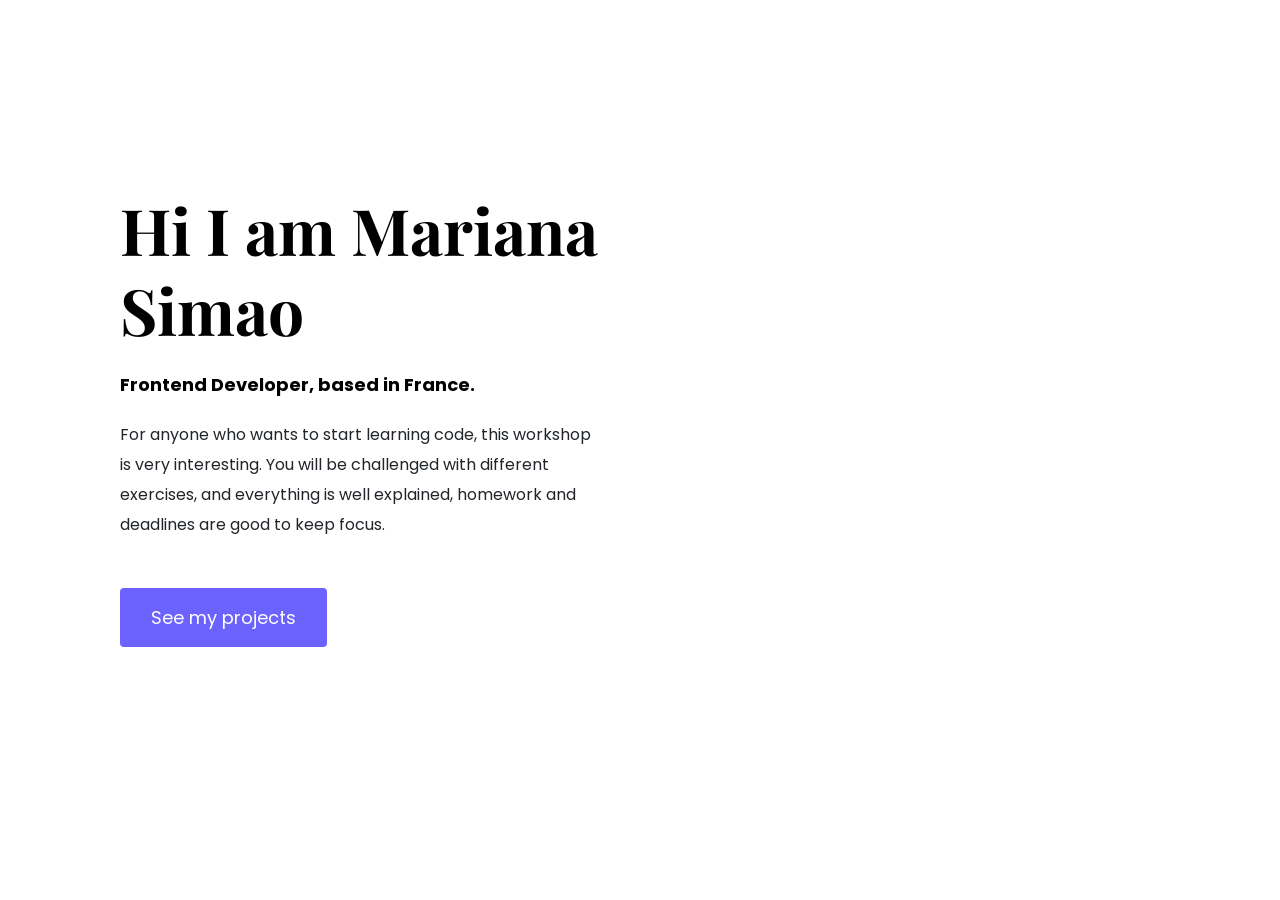
==== about.html @ 1e37a200 "added about me page" ====
<!doctype html>
<html lang="en">
  <head>
    <meta charset="UTF-8" />
    <meta http-equiv="X-UA-Compatible" content="IE=edge" />
    <meta name="viewport" content="width=device-width, initial-scale=1.0" />
    <title>SheCodes Portfolio</title>

    <link
      href="https://cdn.jsdelivr.net/npm/bootstrap@5.0.0-beta2/dist/css/bootstrap.min.css"
      rel="stylesheet"
      integrity="sha384-BmbxuPwQa2lc/FVzBcNJ7UAyJxM6wuqIj61tLrc4wSX0szH/Ev+nYRRuWlolflfl"
      crossorigin="anonymous"
    />
    <link rel="preconnect" href="https://fonts.gstatic.com" />
    <link
      href="https://fonts.googleapis.com/css2?family=Playfair+Display:wght@700&family=Poppins:wght@500;700&display=swap"
      rel="stylesheet"
    />
    <link rel="stylesheet" href="styles/portfolio.css" />

    <script
      src="https://cdn.jsdelivr.net/npm/bootstrap@5.0.0-beta2/dist/js/bootstrap.bundle.min.js"
      integrity="sha384-b5kHyXgcpbZJO/tY9Ul7kGkf1S0CWuKcCD38l8YkeH8z8QjE0GmW1gYU5S9FOnJ0"
      crossorigin="anonymous"
    ></script>
    <script
      src="https://kit.fontawesome.com/ddc3ee268a.js"
      crossorigin="anonymous"
    ></script>
  </head>
  <body>
    <div class="about-section container">
      <div class="row">
        <div class="col-lg-6">
          <div class="about-section-content">
            <h1 class="mb-4">Hi I am Mariana Simao</h1>
            <h2 class="mb-4">Frontend Developer, based in France.</h2>
            <p class="mb-5">
              For anyone who wants to start learning code, this workshop is very
              interesting. You will be challenged with different exercises, and
              everything is well explained, homework and deadlines are good to
              keep focus.
            </p>
            <a href="" class="btn btn-branding">See my projects</a>
          </div>
        </div>
        <div class="col-lg-6">
          <img src="images/patricia.png" alt="" class="img-fluid" />
        </div>
      </div>
    </div>
  </body>
</html>
---- styles/portfolio.css ----
:root {
  --branding-color: #6c63ff;
  --secondary-color: #f9f7fe;
  --heading-font-family: "Playfair Display", serif;
  --default-font-family: "Poppins", sans-serif;
}

body {
  font-family: var(--default-font-family);
}

h1,
h2,
h3,
h4,
h5,
h6 {
  color: black;
  font-family: var(--heading-font-family);
  font-weight: bold;
}

h1 {
  font-size: 96px;
  line-height: 1.5;
}

h2 {
  font-size: 64px;
}

p {
  font-weight: normal;
  font-size: 16px;
  line-height: 30px;
}

.hero {
  background: var(--secondary-color);
  text-align: center;
  padding: 160px 20px;
}

.hero p {
  font-size: 36px;
  font-weight: bold;
  margin: 0;
  color: #272142;
}

.hero h2 {
  font-family: var(--heading-font-family);
  font-weight: normal;
  line-height: 1.5;
  font-size: 24px;
}

.about-section {
  padding: 160px 20px;
}

.about-section h1 {
  font-size: 64px;
  line-height: 80px;
}

.about-section h2 {
  font-size: 18px;
  font-family: var(--default-font-family);
}

.about-section-content {
  margin: 30px;
}

.btn-branding {
  background: var(--branding-color);
  border-radius: 4px;
  color: white;
  font-size: 18px;
  line-height: 27px;
  padding: 15px 30px;
}

.btn-branding-outline {
  color: var(--branding-color);
  border: 1px solid var(--branding-color);
  border-radius: 4px;
  font-size: 18px;
  line-height: 27px;
  padding: 15px 30px;
}

.project-desciption {
  padding: 120px 60px;
}

@media (max-width: 900px) {
  h1 {
    font-size: 44px;
    line-height: 56px;
  }

  h2 {
    font-size: 44px;
  }

  .hero {
    padding: 80px 20px;
  }

  .about-section {
    text-align: center;
    padding: 0;
  }

  .project-desciption {
    padding: 0;
    text-align: center;
  }
}
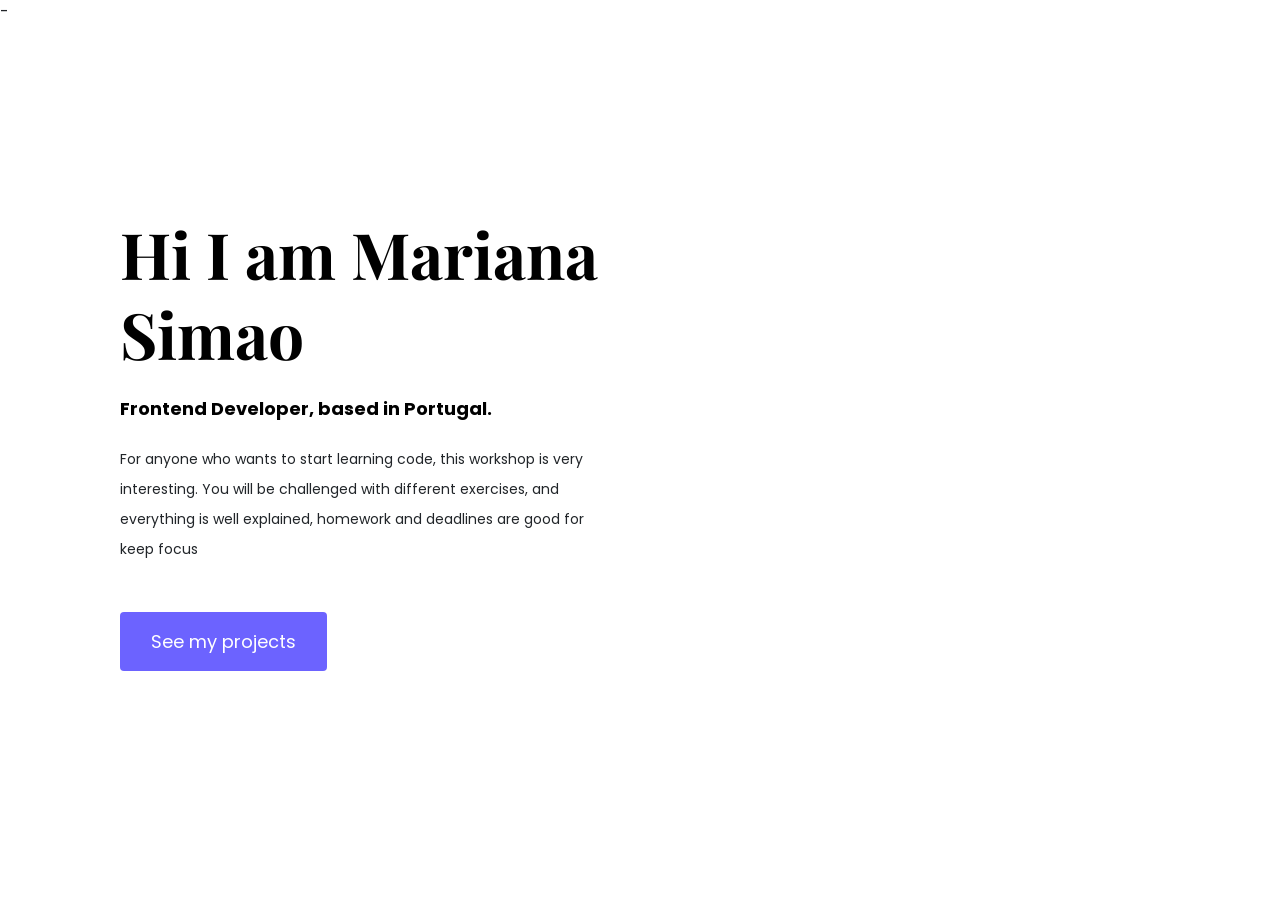
==== commit fec48f9e: "added work page" ====
--- a/about.html
+++ b/about.html
@@ -1,4 +1,4 @@
-<!doctype html>
+-<!doctype html>
 <html lang="en">
   <head>
     <meta charset="UTF-8" />
@@ -30,17 +30,17 @@
     ></script>
   </head>
   <body>
-    <div class="about-section container">
+    <div class="content-container container">
       <div class="row">
         <div class="col-lg-6">
-          <div class="about-section-content">
+          <div class="content">
             <h1 class="mb-4">Hi I am Mariana Simao</h1>
-            <h2 class="mb-4">Frontend Developer, based in France.</h2>
+            <h2 class="mb-4">Frontend Developer, based in Portugal.</h2>
             <p class="mb-5">
               For anyone who wants to start learning code, this workshop is very
               interesting. You will be challenged with different exercises, and
-              everything is well explained, homework and deadlines are good to
-              keep focus.
+              everything is well explained, homework and deadlines are good for
+              keep focus
             </p>
             <a href="" class="btn btn-branding">See my projects</a>
           </div>
--- a/styles/portfolio.css
+++ b/styles/portfolio.css
@@ -55,21 +55,32 @@
   font-size: 24px;
 }
 
-.about-section {
+.content-container {
   padding: 160px 20px;
 }
 
-.about-section h1 {
+.content h1 {
   font-size: 64px;
   line-height: 80px;
 }
 
-.about-section h2 {
+.content h2 {
   font-size: 18px;
   font-family: var(--default-font-family);
 }
 
-.about-section-content {
+.content h3 {
+  font-size: 24px;
+  line-height: 1.5;
+
+  font-family: var(--default-font-family);
+}
+
+.content p {
+  font-size: 14px;
+}
+
+.content {
   margin: 30px;
 }
 
@@ -109,7 +120,7 @@
     padding: 80px 20px;
   }
 
-  .about-section {
+  .content {
     text-align: center;
     padding: 0;
   }
